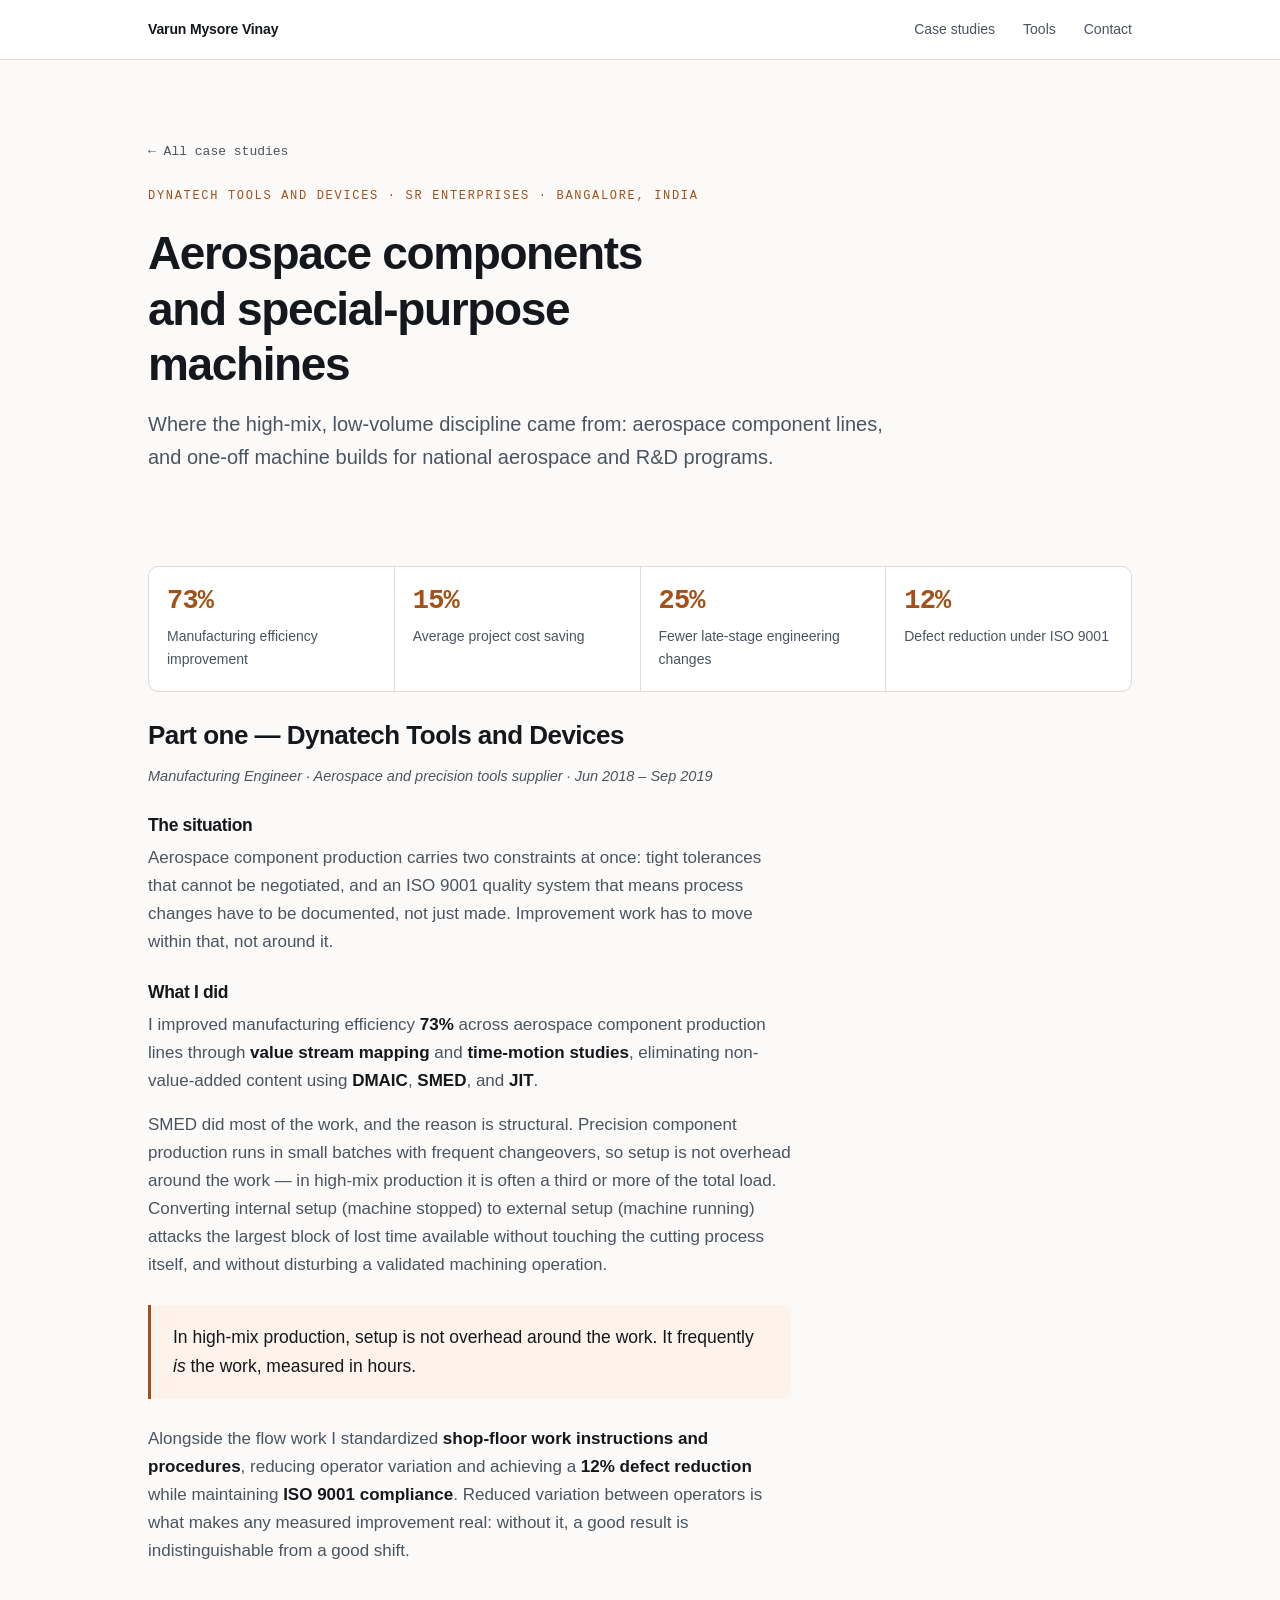
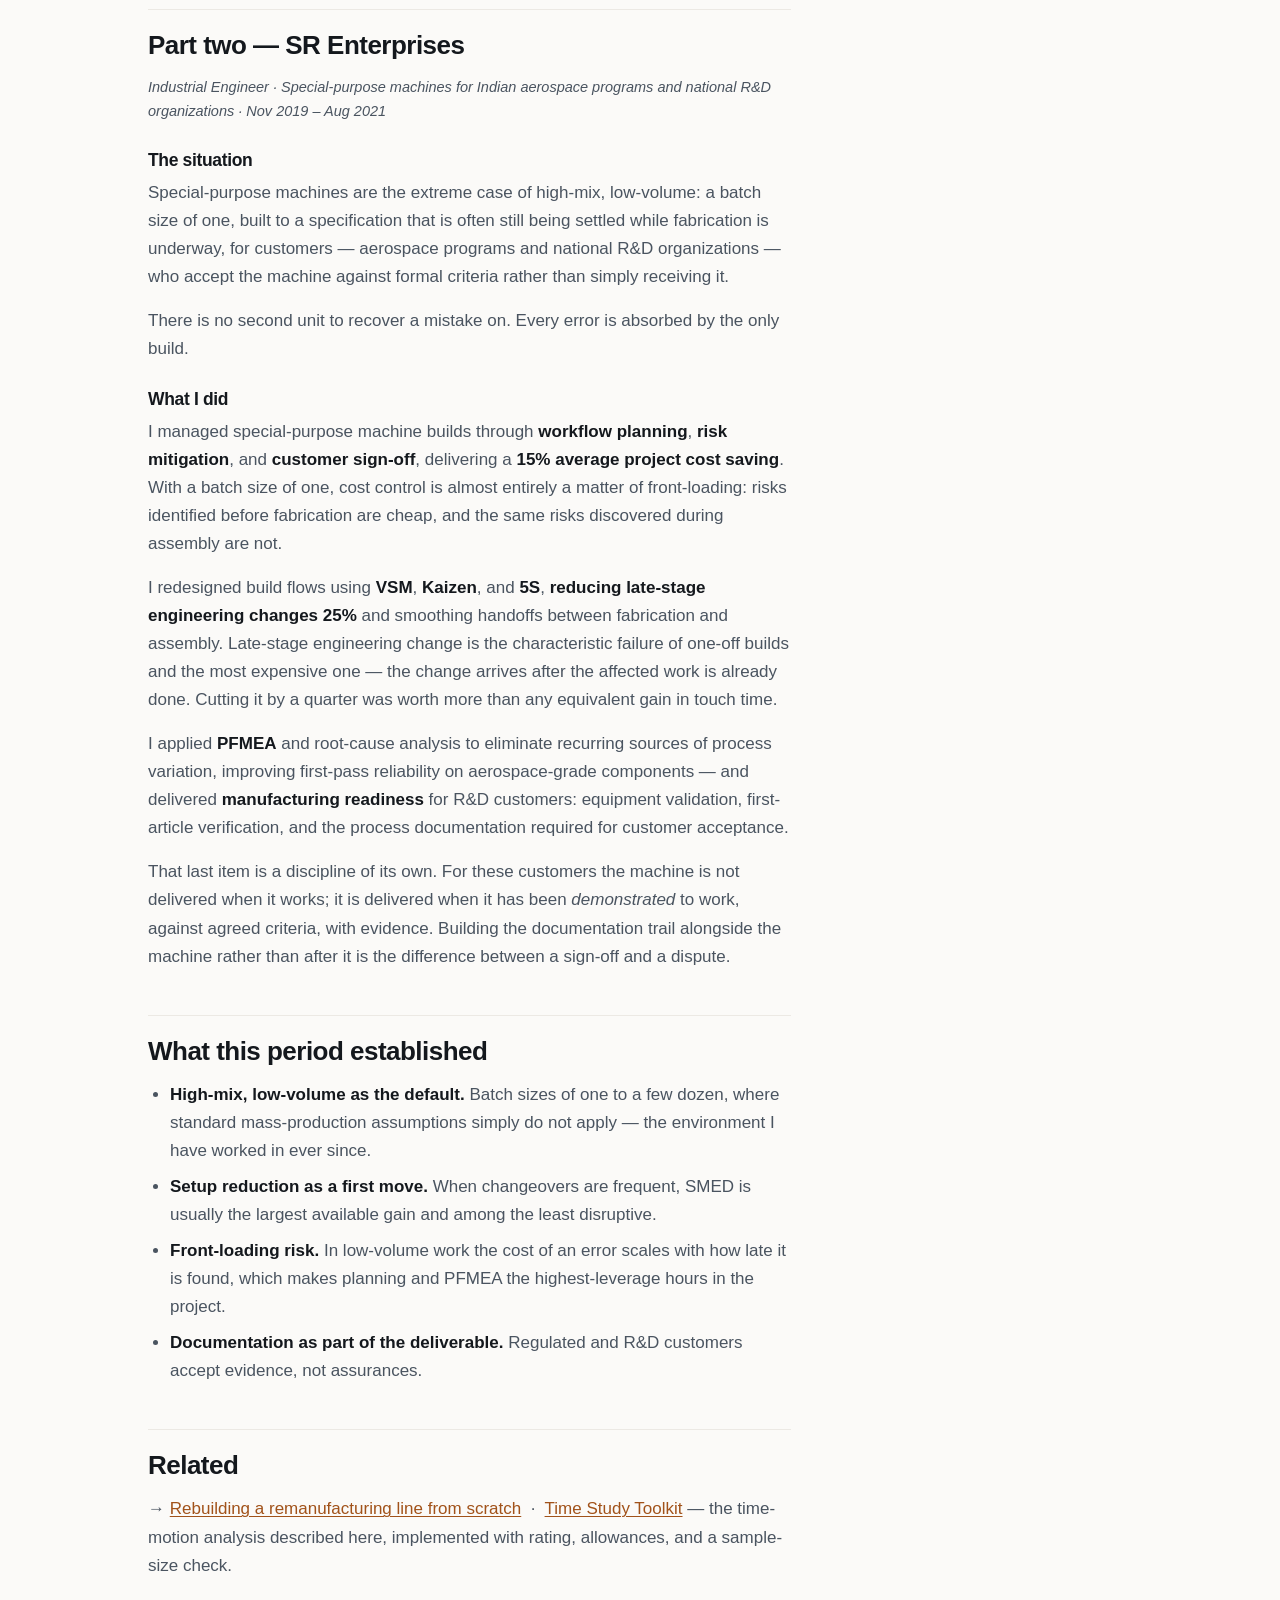
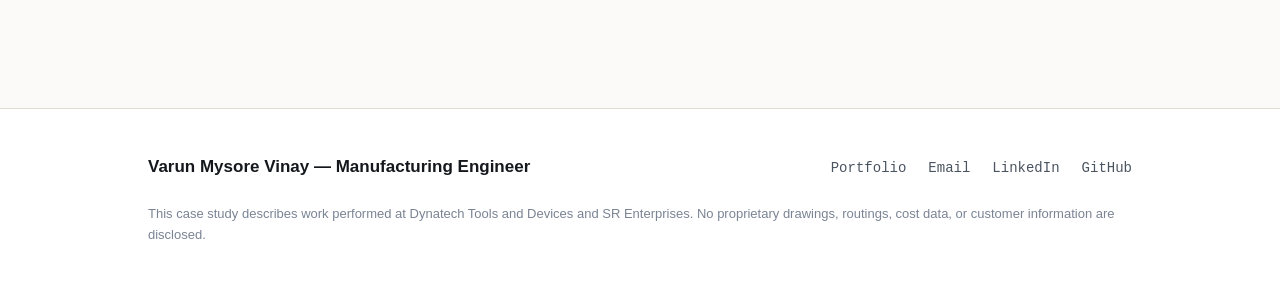
==== case-studies/aerospace-and-spm.html @ 50851c82 "Initial commit" ====
<!DOCTYPE html>
<html lang="en">
<head>
<meta charset="utf-8">
<meta name="viewport" content="width=device-width, initial-scale=1">
<title>Aerospace components and special-purpose machines — Varun Mysore Vinay</title>
<meta name="description" content="Case study: early-career work in Bangalore — 73% manufacturing efficiency improvement on aerospace component lines at Dynatech, and special-purpose machine builds for aerospace and R&D programs at SR Enterprises.">
<link rel="stylesheet" href="../assets/style.css">
<link rel="icon" href="data:image/svg+xml,<svg xmlns='http://www.w3.org/2000/svg' viewBox='0 0 100 100'><text y='.9em' font-size='90'>⚙️</text></svg>">
</head>
<body>

<header class="masthead">
  <div class="wrap">
    <nav class="nav">
      <a class="brand" href="../index.html">Varun Mysore Vinay</a>
      <a href="../index.html#case-studies">Case studies</a>
      <a href="../index.html#tools">Tools</a>
      <a href="../index.html#contact">Contact</a>
    </nav>
  </div>
</header>

<main class="wrap">

  <div class="case-hero">
    <a class="backlink" href="../index.html#case-studies">← All case studies</a>
    <p class="eyebrow">Dynatech Tools and Devices · SR Enterprises · Bangalore, India</p>
    <h1>Aerospace components and special-purpose machines</h1>
    <p class="sub">
      Where the high-mix, low-volume discipline came from: aerospace component lines, and one-off
      machine builds for national aerospace and R&amp;D programs.
    </p>
  </div>

  <div class="result-strip">
    <div class="metric">
      <span class="value">73%</span>
      <span class="label">Manufacturing efficiency improvement</span>
    </div>
    <div class="metric">
      <span class="value">15%</span>
      <span class="label">Average project cost saving</span>
    </div>
    <div class="metric">
      <span class="value">25%</span>
      <span class="label">Fewer late-stage engineering changes</span>
    </div>
    <div class="metric">
      <span class="value">12%</span>
      <span class="label">Defect reduction under ISO 9001</span>
    </div>
  </div>

  <div class="case-body">

    <h2>Part one — Dynatech Tools and Devices</h2>
    <p class="case-meta">
      Manufacturing Engineer · Aerospace and precision tools supplier · Jun 2018 – Sep 2019
    </p>

    <h3>The situation</h3>
    <p>
      Aerospace component production carries two constraints at once: tight tolerances that cannot
      be negotiated, and an ISO 9001 quality system that means process changes have to be
      documented, not just made. Improvement work has to move within that, not around it.
    </p>

    <h3>What I did</h3>
    <p>
      I improved manufacturing efficiency <strong>73%</strong> across aerospace component
      production lines through <strong>value stream mapping</strong> and <strong>time-motion
      studies</strong>, eliminating non-value-added content using <strong>DMAIC</strong>,
      <strong>SMED</strong>, and <strong>JIT</strong>.
    </p>
    <p>
      SMED did most of the work, and the reason is structural. Precision component production runs
      in small batches with frequent changeovers, so setup is not overhead around the work — in
      high-mix production it is often a third or more of the total load. Converting internal setup
      (machine stopped) to external setup (machine running) attacks the largest block of lost time
      available without touching the cutting process itself, and without disturbing a validated
      machining operation.
    </p>

    <div class="pull">
      <p>
        In high-mix production, setup is not overhead around the work. It frequently <em>is</em>
        the work, measured in hours.
      </p>
    </div>

    <p>
      Alongside the flow work I standardized <strong>shop-floor work instructions and
      procedures</strong>, reducing operator variation and achieving a <strong>12% defect
      reduction</strong> while maintaining <strong>ISO 9001 compliance</strong>. Reduced variation
      between operators is what makes any measured improvement real: without it, a good result is
      indistinguishable from a good shift.
    </p>

    <h2>Part two — SR Enterprises</h2>
    <p class="case-meta">
      Industrial Engineer · Special-purpose machines for Indian aerospace programs and national
      R&amp;D organizations · Nov 2019 – Aug 2021
    </p>

    <h3>The situation</h3>
    <p>
      Special-purpose machines are the extreme case of high-mix, low-volume: a batch size of one,
      built to a specification that is often still being settled while fabrication is underway, for
      customers — aerospace programs and national R&amp;D organizations — who accept the machine
      against formal criteria rather than simply receiving it.
    </p>
    <p>
      There is no second unit to recover a mistake on. Every error is absorbed by the only build.
    </p>

    <h3>What I did</h3>
    <p>
      I managed special-purpose machine builds through <strong>workflow planning</strong>,
      <strong>risk mitigation</strong>, and <strong>customer sign-off</strong>, delivering a
      <strong>15% average project cost saving</strong>. With a batch size of one, cost control is
      almost entirely a matter of front-loading: risks identified before fabrication are cheap, and
      the same risks discovered during assembly are not.
    </p>
    <p>
      I redesigned build flows using <strong>VSM</strong>, <strong>Kaizen</strong>, and
      <strong>5S</strong>, <strong>reducing late-stage engineering changes 25%</strong> and
      smoothing handoffs between fabrication and assembly. Late-stage engineering change is the
      characteristic failure of one-off builds and the most expensive one — the change arrives
      after the affected work is already done. Cutting it by a quarter was worth more than any
      equivalent gain in touch time.
    </p>
    <p>
      I applied <strong>PFMEA</strong> and root-cause analysis to eliminate recurring sources of
      process variation, improving first-pass reliability on aerospace-grade components — and
      delivered <strong>manufacturing readiness</strong> for R&amp;D customers: equipment
      validation, first-article verification, and the process documentation required for customer
      acceptance.
    </p>
    <p>
      That last item is a discipline of its own. For these customers the machine is not delivered
      when it works; it is delivered when it has been <em>demonstrated</em> to work, against agreed
      criteria, with evidence. Building the documentation trail alongside the machine rather than
      after it is the difference between a sign-off and a dispute.
    </p>

    <h2>What this period established</h2>
    <ul>
      <li><strong>High-mix, low-volume as the default.</strong> Batch sizes of one to a few dozen, where standard mass-production assumptions simply do not apply — the environment I have worked in ever since.</li>
      <li><strong>Setup reduction as a first move.</strong> When changeovers are frequent, SMED is usually the largest available gain and among the least disruptive.</li>
      <li><strong>Front-loading risk.</strong> In low-volume work the cost of an error scales with how late it is found, which makes planning and PFMEA the highest-leverage hours in the project.</li>
      <li><strong>Documentation as part of the deliverable.</strong> Regulated and R&amp;D customers accept evidence, not assurances.</li>
    </ul>

    <h2>Related</h2>
    <p>
      → <a href="line-rebuild.html">Rebuilding a remanufacturing line from scratch</a>
      &nbsp;·&nbsp;
      <a href="https://github.com/varunmysorevinay/time-study-toolkit">Time Study Toolkit</a>
      — the time-motion analysis described here, implemented with rating, allowances, and a
      sample-size check.
    </p>

  </div>

</main>

<footer>
  <div class="wrap">
    <div class="foot-inner">
      <span class="name">Varun Mysore Vinay — Manufacturing Engineer</span>
      <div class="foot-links">
        <a href="../index.html">Portfolio</a>
        <a href="mailto:varunmysorevinay@gmail.com">Email</a>
        <a href="https://www.linkedin.com/in/varunmysorevinay">LinkedIn</a>
        <a href="https://github.com/varunmysorevinay">GitHub</a>
      </div>
    </div>
    <p class="fineprint">
      This case study describes work performed at Dynatech Tools and Devices and SR Enterprises. No
      proprietary drawings, routings, cost data, or customer information are disclosed.
    </p>
  </div>
</footer>

</body>
</html>
---- assets/style.css ----
/* Varun Mysore Vinay — portfolio
   Palette tokens live on :root; dark mode redefines only the tokens. */

:root {
  --bg:        #fbfaf8;
  --bg-raised: #ffffff;
  --bg-sunken: #f2f0ec;
  --ink:       #14181d;
  --ink-soft:  #4a5460;
  --ink-faint: #7a8494;
  --rule:      #e0dcd5;
  --rule-soft: #ece9e4;
  --accent:    #a1521a;
  --accent-bg: #fdf3ea;
  --steel:     #2f5d7c;
  --shadow:    0 1px 2px rgba(20, 24, 29, .05), 0 8px 24px rgba(20, 24, 29, .05);
  --shadow-lift: 0 2px 4px rgba(20, 24, 29, .06), 0 16px 40px rgba(20, 24, 29, .09);

  --sans: -apple-system, BlinkMacSystemFont, "Segoe UI", Inter, Roboto,
          "Helvetica Neue", Arial, sans-serif;
  --mono: ui-monospace, "SF Mono", SFMono-Regular, "Cascadia Mono", Menlo,
          Consolas, "Liberation Mono", monospace;

  --measure: 68ch;
  --page: 1080px;
}

@media (prefers-color-scheme: dark) {
  :root {
    --bg:        #0f1216;
    --bg-raised: #171b21;
    --bg-sunken: #14181e;
    --ink:       #e8eaed;
    --ink-soft:  #a8b2bf;
    --ink-faint: #6f7a88;
    --rule:      #262c34;
    --rule-soft: #1e242b;
    --accent:    #e8933f;
    --accent-bg: #241a10;
    --steel:     #7bb3d8;
    --shadow:    0 1px 2px rgba(0, 0, 0, .4), 0 8px 24px rgba(0, 0, 0, .3);
    --shadow-lift: 0 2px 4px rgba(0, 0, 0, .45), 0 16px 40px rgba(0, 0, 0, .4);
  }
}

*, *::before, *::after { box-sizing: border-box; }

html { -webkit-text-size-adjust: 100%; scroll-behavior: smooth; }

body {
  margin: 0;
  background: var(--bg);
  color: var(--ink);
  font-family: var(--sans);
  font-size: 17px;
  line-height: 1.65;
  -webkit-font-smoothing: antialiased;
}

@media (prefers-reduced-motion: reduce) {
  html { scroll-behavior: auto; }
  * { transition: none !important; animation: none !important; }
}

.wrap {
  max-width: var(--page);
  margin: 0 auto;
  padding: 0 clamp(20px, 5vw, 48px);
}

a { color: var(--accent); text-decoration-thickness: 1px; text-underline-offset: 2px; }
a:hover { text-decoration-thickness: 2px; }

h1, h2, h3, h4 { line-height: 1.2; letter-spacing: -0.02em; margin: 0; }

/* ---------- masthead ---------- */

.masthead {
  border-bottom: 1px solid var(--rule);
  background: var(--bg-raised);
}

.nav {
  display: flex;
  flex-wrap: wrap;
  gap: 8px 28px;
  align-items: baseline;
  padding: 18px 0;
  font-size: 14px;
}

.nav .brand {
  font-weight: 650;
  color: var(--ink);
  text-decoration: none;
  letter-spacing: -0.01em;
  margin-right: auto;
}

.nav a:not(.brand) {
  color: var(--ink-soft);
  text-decoration: none;
}

.nav a:not(.brand):hover { color: var(--accent); }

/* ---------- hero ---------- */

.hero { padding: clamp(56px, 9vw, 104px) 0 clamp(40px, 6vw, 64px); }

.eyebrow {
  font-family: var(--mono);
  font-size: 12px;
  letter-spacing: 0.14em;
  text-transform: uppercase;
  color: var(--accent);
  margin: 0 0 20px;
}

.hero h1 {
  font-size: clamp(38px, 6.5vw, 62px);
  font-weight: 700;
  letter-spacing: -0.035em;
  margin-bottom: 8px;
}

.hero .role {
  font-size: clamp(19px, 2.6vw, 24px);
  color: var(--ink-soft);
  font-weight: 450;
  margin: 0 0 28px;
}

.hero .lede {
  font-size: clamp(17px, 2.1vw, 20px);
  max-width: var(--measure);
  color: var(--ink-soft);
  margin: 0 0 32px;
}

.hero .lede strong { color: var(--ink); font-weight: 600; }

.meta {
  display: flex;
  flex-wrap: wrap;
  gap: 10px 22px;
  font-size: 14.5px;
  color: var(--ink-faint);
  font-family: var(--mono);
}

.meta a { color: var(--ink-soft); text-decoration: none; border-bottom: 1px solid var(--rule); }
.meta a:hover { color: var(--accent); border-color: var(--accent); }

/* ---------- section scaffolding ---------- */

section { padding: clamp(44px, 6vw, 76px) 0; border-top: 1px solid var(--rule-soft); }

.section-head { margin-bottom: 36px; }

.section-head h2 {
  font-size: clamp(24px, 3.4vw, 32px);
  font-weight: 660;
  margin-bottom: 10px;
}

.section-head p {
  color: var(--ink-soft);
  max-width: var(--measure);
  margin: 0;
}

/* ---------- metric strip ---------- */

.metrics {
  display: grid;
  grid-template-columns: repeat(auto-fit, minmax(180px, 1fr));
  gap: 1px;
  background: var(--rule);
  border: 1px solid var(--rule);
  border-radius: 10px;
  overflow: hidden;
}

.metric { background: var(--bg-raised); padding: 24px 22px; }

.metric .value {
  font-family: var(--mono);
  font-size: clamp(26px, 3.6vw, 34px);
  font-weight: 600;
  letter-spacing: -0.03em;
  color: var(--accent);
  line-height: 1.1;
  display: block;
}

.metric .label {
  font-size: 14px;
  color: var(--ink-soft);
  margin-top: 8px;
  display: block;
}

.metric .where {
  font-family: var(--mono);
  font-size: 11.5px;
  letter-spacing: 0.06em;
  text-transform: uppercase;
  color: var(--ink-faint);
  margin-top: 6px;
  display: block;
}

/* ---------- cards ---------- */

.cards {
  display: grid;
  grid-template-columns: repeat(auto-fit, minmax(300px, 1fr));
  gap: 20px;
}

.card {
  background: var(--bg-raised);
  border: 1px solid var(--rule);
  border-radius: 12px;
  padding: 26px 26px 24px;
  box-shadow: var(--shadow);
  transition: box-shadow .18s ease, transform .18s ease, border-color .18s ease;
  display: flex;
  flex-direction: column;
}

a.card { text-decoration: none; color: inherit; }

a.card:hover {
  box-shadow: var(--shadow-lift);
  transform: translateY(-2px);
  border-color: var(--accent);
}

.card h3 {
  font-size: 19px;
  font-weight: 640;
  margin-bottom: 10px;
}

.card p {
  color: var(--ink-soft);
  font-size: 15.5px;
  margin: 0 0 16px;
  flex: 1;
}

.card .tag-row { display: flex; flex-wrap: wrap; gap: 7px; }

.tag {
  font-family: var(--mono);
  font-size: 11.5px;
  letter-spacing: 0.03em;
  padding: 3px 9px;
  border-radius: 5px;
  background: var(--bg-sunken);
  border: 1px solid var(--rule-soft);
  color: var(--ink-soft);
  white-space: nowrap;
}

.tag.hot { background: var(--accent-bg); border-color: var(--accent); color: var(--accent); }

.card .more {
  font-family: var(--mono);
  font-size: 13px;
  color: var(--accent);
  margin-top: 16px;
}

/* ---------- experience ---------- */

.role-list { display: grid; gap: 28px; }

.role-item {
  display: grid;
  grid-template-columns: 210px 1fr;
  gap: 28px;
  padding-top: 24px;
  border-top: 1px solid var(--rule-soft);
}

.role-item:first-child { border-top: none; padding-top: 0; }

.role-when {
  font-family: var(--mono);
  font-size: 13px;
  color: var(--ink-faint);
  letter-spacing: 0.02em;
}

.role-when .place { display: block; color: var(--ink-soft); margin-top: 4px; }

.role-body h3 { font-size: 19px; font-weight: 640; margin-bottom: 4px; }

.role-body .org { color: var(--accent); font-weight: 550; }

.role-body .what {
  font-size: 14.5px;
  color: var(--ink-faint);
  font-style: italic;
  margin: 0 0 14px;
}

.role-body ul { margin: 0; padding-left: 20px; color: var(--ink-soft); }
.role-body li { margin-bottom: 7px; }
.role-body li strong { color: var(--ink); font-weight: 600; }

@media (max-width: 720px) {
  .role-item { grid-template-columns: 1fr; gap: 12px; }
}

/* ---------- skills ---------- */

.skill-grid {
  display: grid;
  grid-template-columns: repeat(auto-fit, minmax(260px, 1fr));
  gap: 26px;
}

.skill-group h3 {
  font-family: var(--mono);
  font-size: 12px;
  letter-spacing: 0.12em;
  text-transform: uppercase;
  color: var(--accent);
  margin-bottom: 12px;
}

.skill-group .tag-row { display: flex; flex-wrap: wrap; gap: 7px; }

/* ---------- case study pages ---------- */

.case-hero { padding: clamp(44px, 7vw, 76px) 0 clamp(28px, 4vw, 40px); }

.case-hero h1 {
  font-size: clamp(30px, 5vw, 46px);
  font-weight: 700;
  letter-spacing: -0.03em;
  max-width: 20ch;
  margin-bottom: 16px;
}

.case-hero .sub {
  font-size: clamp(17px, 2.2vw, 20px);
  color: var(--ink-soft);
  max-width: var(--measure);
  margin: 0 0 24px;
}

.backlink {
  font-family: var(--mono);
  font-size: 13px;
  text-decoration: none;
  color: var(--ink-soft);
  display: inline-block;
  margin-bottom: 24px;
}

.backlink:hover { color: var(--accent); }

.case-body { max-width: var(--measure); padding-bottom: 72px; }

.case-body h2 {
  font-size: clamp(21px, 2.8vw, 26px);
  font-weight: 640;
  margin: 44px 0 14px;
  padding-top: 20px;
  border-top: 1px solid var(--rule-soft);
}

.case-body h2:first-child { border-top: none; padding-top: 0; margin-top: 0; }

.case-body h3 {
  font-size: 17.5px;
  font-weight: 640;
  margin: 26px 0 8px;
}

.case-body p { color: var(--ink-soft); margin: 0 0 16px; }
.case-body p strong, .case-body li strong { color: var(--ink); font-weight: 600; }
.case-body ul, .case-body ol { color: var(--ink-soft); padding-left: 22px; margin: 0 0 18px; }
.case-body li { margin-bottom: 8px; }

.pull {
  border-left: 3px solid var(--accent);
  background: var(--accent-bg);
  padding: 18px 22px;
  margin: 26px 0;
  border-radius: 0 8px 8px 0;
}

.pull p { margin: 0; color: var(--ink); font-size: 17.5px; }

.result-strip {
  display: grid;
  grid-template-columns: repeat(auto-fit, minmax(140px, 1fr));
  gap: 1px;
  background: var(--rule);
  border: 1px solid var(--rule);
  border-radius: 10px;
  overflow: hidden;
  margin: 28px 0;
}

.result-strip .metric { padding: 20px 18px; }
.result-strip .metric .value { font-size: clamp(22px, 3vw, 27px); }

table {
  width: 100%;
  border-collapse: collapse;
  font-size: 15px;
  margin: 22px 0;
}

.table-scroll { overflow-x: auto; margin: 22px 0; }
.table-scroll table { margin: 0; min-width: 460px; }

th, td { text-align: left; padding: 10px 14px; border-bottom: 1px solid var(--rule-soft); }

th {
  font-family: var(--mono);
  font-size: 11.5px;
  letter-spacing: 0.08em;
  text-transform: uppercase;
  color: var(--ink-faint);
  border-bottom: 1px solid var(--rule);
}

td { color: var(--ink-soft); }
td strong { color: var(--ink); }

/* ---------- footer ---------- */

footer {
  border-top: 1px solid var(--rule);
  background: var(--bg-raised);
  padding: 44px 0;
  margin-top: 40px;
}

.foot-inner {
  display: flex;
  flex-wrap: wrap;
  gap: 20px 40px;
  align-items: baseline;
  justify-content: space-between;
}

.foot-inner .name { font-weight: 640; }

.foot-links { display: flex; flex-wrap: wrap; gap: 8px 22px; font-family: var(--mono); font-size: 14px; }
.foot-links a { color: var(--ink-soft); text-decoration: none; }
.foot-links a:hover { color: var(--accent); }

.fineprint { font-size: 13px; color: var(--ink-faint); margin-top: 22px; }

/* ---------- focus ---------- */

:focus-visible {
  outline: 2px solid var(--accent);
  outline-offset: 3px;
  border-radius: 3px;
}

/* Role sub-heading inside a case study body */
.case-meta {
  font-size: 14.5px;
  color: var(--ink-faint);
  font-style: italic;
  margin: -6px 0 18px;
}
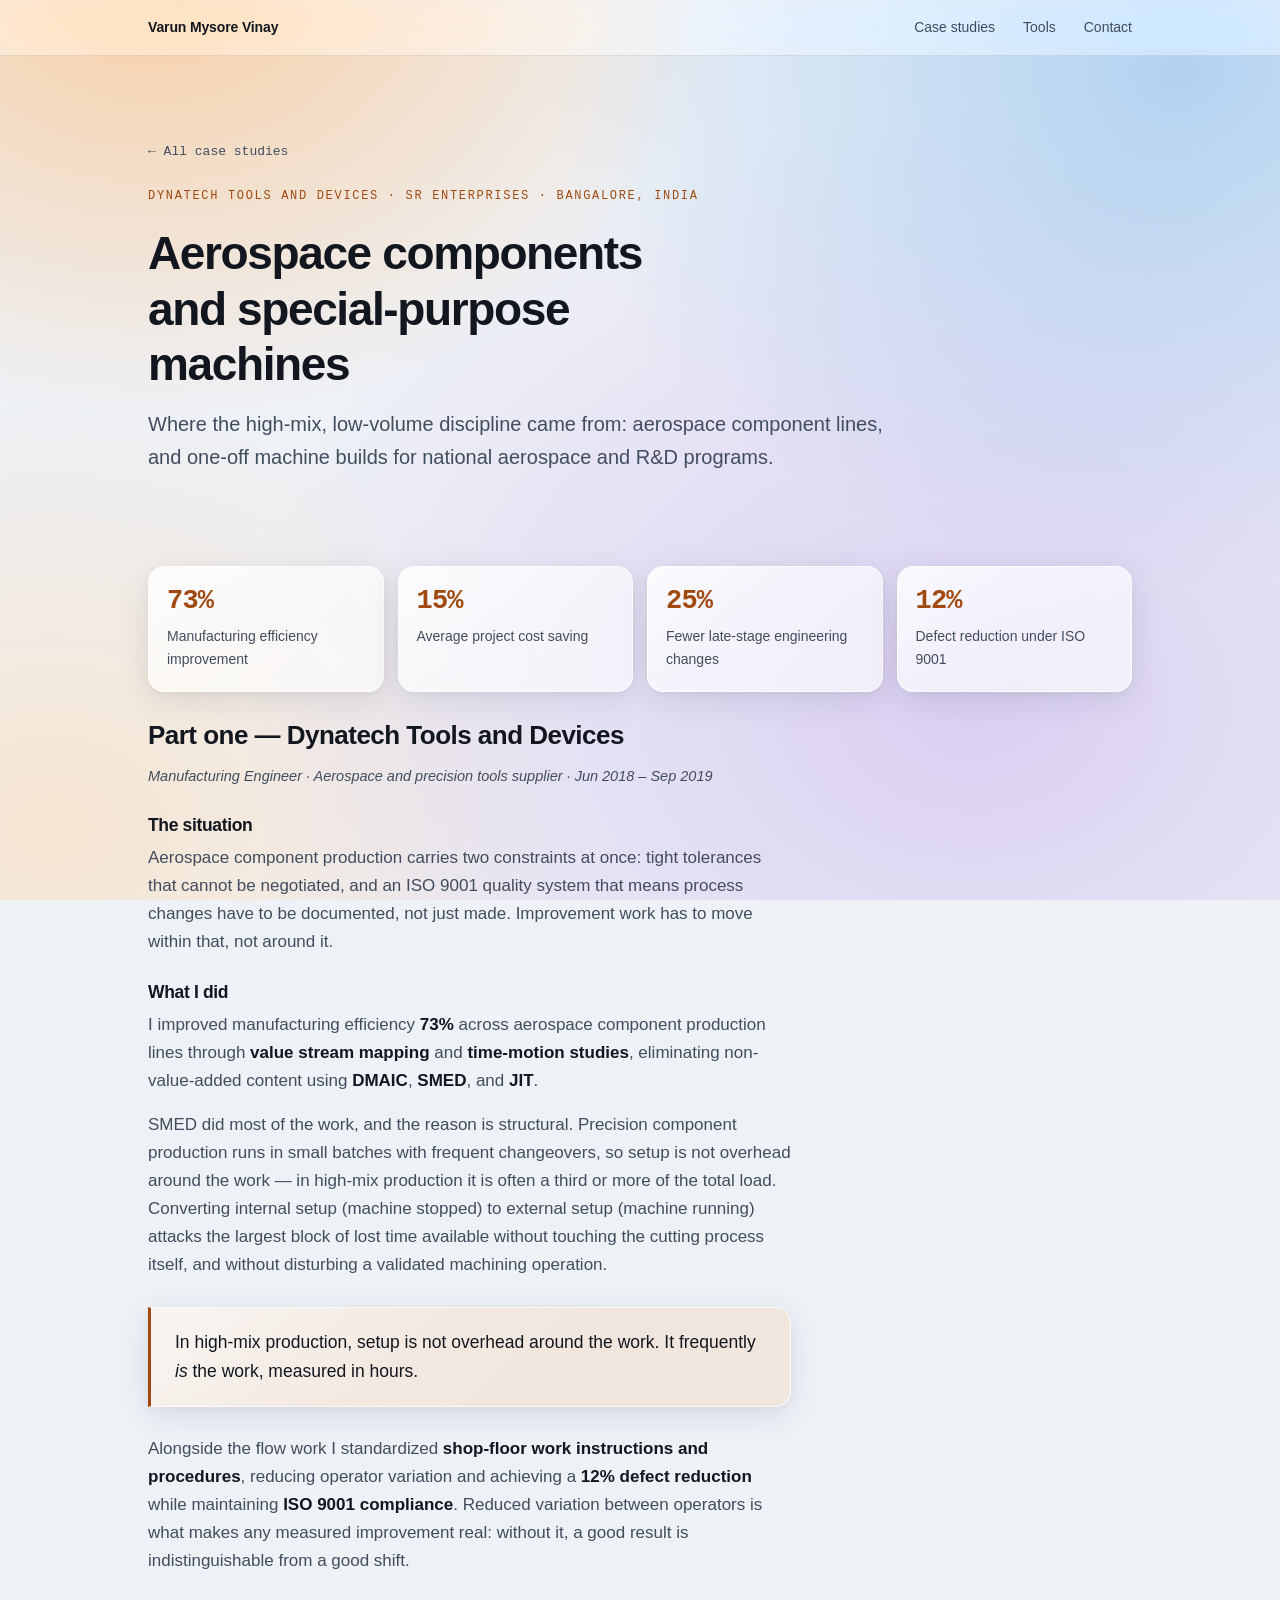
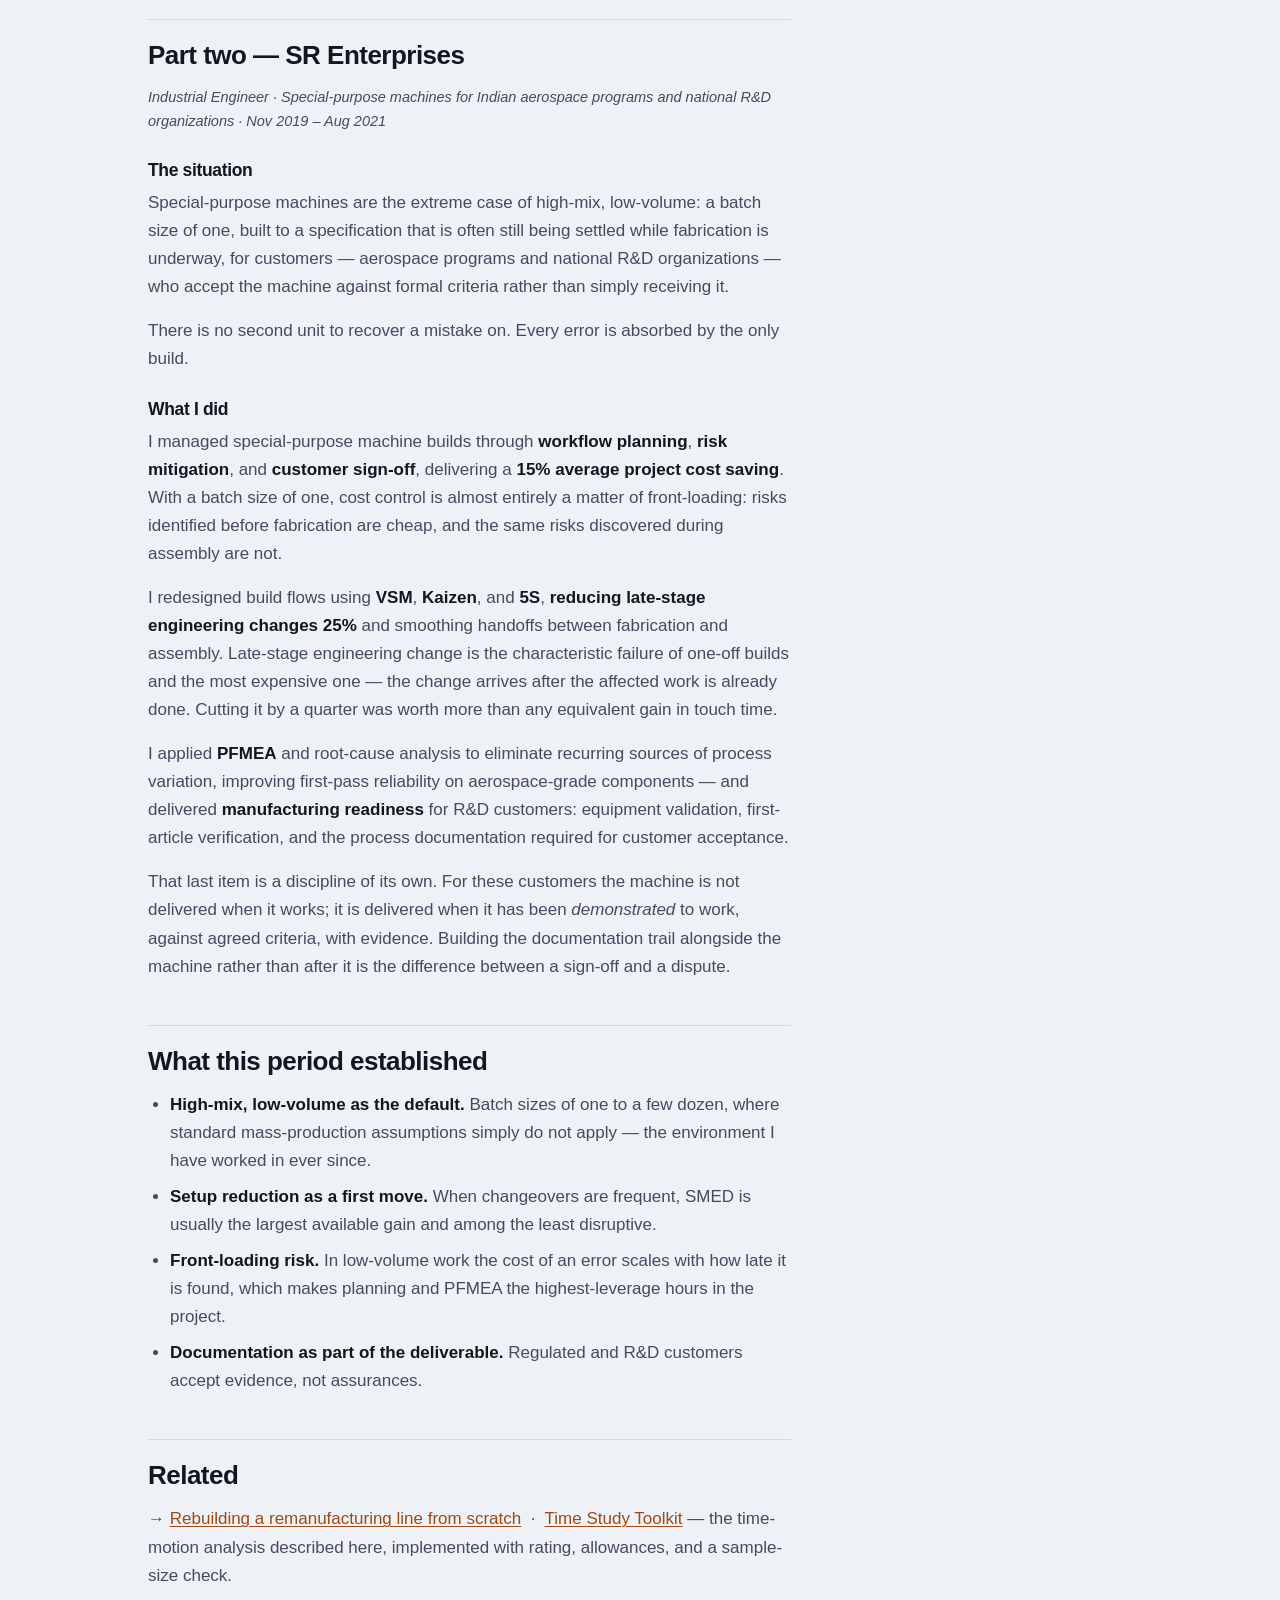
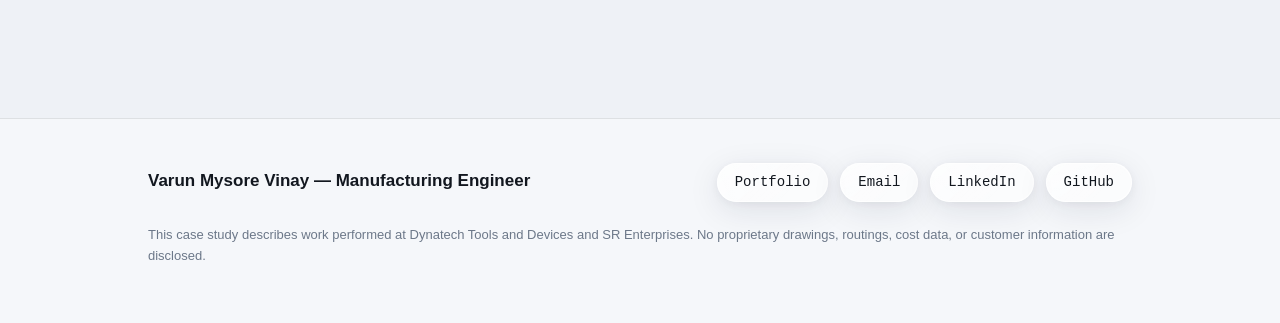
==== commit c0867708: "Update links for renamed GitHub account (varunmysorevinay) Co-Authored-By: Claude Opus 5 <noreply@an" ====
--- a/assets/style.css
+++ b/assets/style.css
@@ -1,20 +1,41 @@
 /* Varun Mysore Vinay — portfolio
+   Glass theme: frosted panels floating over a soft gradient field.
    Palette tokens live on :root; dark mode redefines only the tokens. */
 
 :root {
-  --bg:        #fbfaf8;
-  --bg-raised: #ffffff;
-  --bg-sunken: #f2f0ec;
-  --ink:       #14181d;
-  --ink-soft:  #4a5460;
-  --ink-faint: #7a8494;
-  --rule:      #e0dcd5;
-  --rule-soft: #ece9e4;
-  --accent:    #a1521a;
-  --accent-bg: #fdf3ea;
-  --steel:     #2f5d7c;
-  --shadow:    0 1px 2px rgba(20, 24, 29, .05), 0 8px 24px rgba(20, 24, 29, .05);
-  --shadow-lift: 0 2px 4px rgba(20, 24, 29, .06), 0 16px 40px rgba(20, 24, 29, .09);
+  --ink:       #12171f;
+  --ink-soft:  #414d5e;
+  --ink-faint: #6c7889;
+  --accent:    #a04a12;
+  --steel:     #2a5a7d;
+
+  /* Gradient field behind everything */
+  --field:     #eef1f6;
+  --blob-a:    rgba(255, 176, 92, .55);
+  --blob-b:    rgba(120, 180, 235, .50);
+  --blob-c:    rgba(190, 160, 235, .42);
+  --blob-d:    rgba(255, 214, 165, .45);
+
+  /* Glass surfaces */
+  --glass:        rgba(255, 255, 255, .62);
+  --glass-strong: rgba(255, 255, 255, .78);
+  --glass-quiet:  rgba(255, 255, 255, .42);
+  --glass-edge:   rgba(255, 255, 255, .80);
+  --glass-rule:   rgba(18, 23, 31, .10);
+  --glass-shadow: 0 8px 32px rgba(20, 34, 60, .10),
+                  0 2px 8px rgba(20, 34, 60, .05);
+  --glass-lift:   0 18px 48px rgba(20, 34, 60, .16),
+                  0 4px 12px rgba(20, 34, 60, .08);
+  --sheen:        linear-gradient(140deg,
+                    rgba(255, 255, 255, .60) 0%,
+                    rgba(255, 255, 255, .10) 42%,
+                    rgba(255, 255, 255, 0) 70%);
+  --accent-wash:  rgba(255, 176, 92, .16);
+
+  /* Kept modest on purpose — large blur radii and the saturate() pass are the
+     expensive parts of backdrop-filter, and past ~14px the frosting reads the
+     same while costing noticeably more to composite on every scroll. */
+  --blur: blur(14px) saturate(150%);
 
   --sans: -apple-system, BlinkMacSystemFont, "Segoe UI", Inter, Roboto,
           "Helvetica Neue", Arial, sans-serif;
@@ -27,19 +48,32 @@
 
 @media (prefers-color-scheme: dark) {
   :root {
-    --bg:        #0f1216;
-    --bg-raised: #171b21;
-    --bg-sunken: #14181e;
-    --ink:       #e8eaed;
-    --ink-soft:  #a8b2bf;
-    --ink-faint: #6f7a88;
-    --rule:      #262c34;
-    --rule-soft: #1e242b;
-    --accent:    #e8933f;
-    --accent-bg: #241a10;
-    --steel:     #7bb3d8;
-    --shadow:    0 1px 2px rgba(0, 0, 0, .4), 0 8px 24px rgba(0, 0, 0, .3);
-    --shadow-lift: 0 2px 4px rgba(0, 0, 0, .45), 0 16px 40px rgba(0, 0, 0, .4);
+    --ink:       #eef1f6;
+    --ink-soft:  #b3bdcb;
+    --ink-faint: #7e8a99;
+    --accent:    #f2a65a;
+    --steel:     #86bde2;
+
+    --field:     #080b11;
+    --blob-a:    rgba(224, 122, 30, .30);
+    --blob-b:    rgba(40, 110, 190, .32);
+    --blob-c:    rgba(120, 80, 200, .24);
+    --blob-d:    rgba(200, 90, 40, .18);
+
+    --glass:        rgba(255, 255, 255, .072);
+    --glass-strong: rgba(255, 255, 255, .105);
+    --glass-quiet:  rgba(255, 255, 255, .045);
+    --glass-edge:   rgba(255, 255, 255, .12);
+    --glass-rule:   rgba(255, 255, 255, .09);
+    --glass-shadow: 0 8px 32px rgba(0, 0, 0, .38),
+                    0 2px 8px rgba(0, 0, 0, .24);
+    --glass-lift:   0 20px 52px rgba(0, 0, 0, .52),
+                    0 4px 14px rgba(0, 0, 0, .32);
+    --sheen:        linear-gradient(140deg,
+                      rgba(255, 255, 255, .10) 0%,
+                      rgba(255, 255, 255, .03) 42%,
+                      rgba(255, 255, 255, 0) 70%);
+    --accent-wash:  rgba(242, 166, 90, .12);
   }
 }
 
@@ -49,12 +83,32 @@
 
 body {
   margin: 0;
-  background: var(--bg);
+  min-height: 100%;
   color: var(--ink);
   font-family: var(--sans);
   font-size: 17px;
   line-height: 1.65;
   -webkit-font-smoothing: antialiased;
+
+  background-color: var(--field);
+}
+
+/* The gradient field lives on its own fixed layer rather than on
+   `background-attachment: fixed`, which iOS Safari ignores outright and which
+   forces a full repaint behind every backdrop-filter panel on scroll. */
+body::before {
+  content: "";
+  position: fixed;
+  inset: 0;
+  z-index: -1;
+  pointer-events: none;
+  background-color: var(--field);
+  background-image:
+    radial-gradient(58rem 46rem at 12% -4%,  var(--blob-a) 0%, transparent 62%),
+    radial-gradient(62rem 50rem at 92% 8%,   var(--blob-b) 0%, transparent 64%),
+    radial-gradient(70rem 56rem at 76% 78%,  var(--blob-c) 0%, transparent 66%),
+    radial-gradient(54rem 44rem at 4% 92%,   var(--blob-d) 0%, transparent 62%);
+  background-repeat: no-repeat;
 }
 
 @media (prefers-reduced-motion: reduce) {
@@ -73,11 +127,65 @@
 
 h1, h2, h3, h4 { line-height: 1.2; letter-spacing: -0.02em; margin: 0; }
 
+/* ---------- the glass recipe ----------
+   Translucent fill, a bright hairline edge, a soft drop shadow, and a diagonal
+   sheen across the top-left. That combination is what actually reads as glass.
+
+   Real backdrop-filter is reserved for the sticky masthead alone, and this is a
+   deliberate call rather than a shortcut. What sits behind every panel here is a
+   smooth radial gradient, and blurring a smooth gradient returns very nearly the
+   pixels you started with — the effect is invisible while the cost is not. Every
+   blurred element is its own compositing layer that must re-sample a fixed,
+   full-viewport gradient on each scroll frame; at ~18 panels this stalled the
+   renderer outright (screenshots timed out while JS kept running). The masthead
+   is the one surface that slides over changing content, so it is the one place
+   the blur is visible enough to pay for. */
+
+.masthead {
+  -webkit-backdrop-filter: var(--blur);
+  backdrop-filter: var(--blur);
+}
+
+.card::before, .metric::before, .pull::before {
+  content: "";
+  position: absolute;
+  inset: 0;
+  background: var(--sheen);
+  pointer-events: none;
+  border-radius: inherit;
+}
+
+/* The button labels are bare text nodes, so the `> * { z-index: 1 }` trick the
+   panels use cannot lift them above the sheen. Push the sheen behind instead:
+   `isolation: isolate` on the anchor keeps z-index -1 inside the button, where
+   it paints over the button's own background but under its text. */
+.meta a::before, .foot-links a::before {
+  content: "";
+  position: absolute;
+  inset: 0;
+  z-index: -1;
+  background: var(--sheen);
+  pointer-events: none;
+  border-radius: inherit;
+}
+
 /* ---------- masthead ---------- */
 
 .masthead {
-  border-bottom: 1px solid var(--rule);
-  background: var(--bg-raised);
+  position: sticky;
+  top: 0;
+  z-index: 20;
+  background: var(--glass-quiet);
+  border-bottom: 1px solid var(--glass-rule);
+}
+
+/* Without backdrop-filter the masthead is the only surface that would suffer —
+   text scrolling underneath a merely-translucent bar gets unreadable — so it
+   alone falls back to a near-opaque fill. The panels need no fallback: they
+   never relied on blur to begin with. Must come after the rule above: same
+   specificity, so source order decides. */
+@supports not ((backdrop-filter: blur(1px)) or (-webkit-backdrop-filter: blur(1px))) {
+  .masthead { background: var(--field); }
 }
 
 .nav {
@@ -85,7 +193,7 @@
   flex-wrap: wrap;
   gap: 8px 28px;
   align-items: baseline;
-  padding: 18px 0;
+  padding: 16px 0;
   font-size: 14px;
 }
 
@@ -97,16 +205,12 @@
   margin-right: auto;
 }
 
-.nav a:not(.brand) {
-  color: var(--ink-soft);
-  text-decoration: none;
-}
-
+.nav a:not(.brand) { color: var(--ink-soft); text-decoration: none; }
 .nav a:not(.brand):hover { color: var(--accent); }
 
 /* ---------- hero ---------- */
 
-.hero { padding: clamp(56px, 9vw, 104px) 0 clamp(40px, 6vw, 64px); }
+.hero { padding: clamp(56px, 9vw, 108px) 0 clamp(40px, 6vw, 64px); }
 
 .eyebrow {
   font-family: var(--mono);
@@ -118,7 +222,7 @@
 }
 
 .hero h1 {
-  font-size: clamp(38px, 6.5vw, 62px);
+  font-size: clamp(38px, 6.5vw, 64px);
   font-weight: 700;
   letter-spacing: -0.035em;
   margin-bottom: 8px;
@@ -143,18 +247,59 @@
 .meta {
   display: flex;
   flex-wrap: wrap;
-  gap: 10px 22px;
+  align-items: center;
+  gap: 10px 12px;
   font-size: 14.5px;
   color: var(--ink-faint);
   font-family: var(--mono);
 }
 
-.meta a { color: var(--ink-soft); text-decoration: none; border-bottom: 1px solid var(--rule); }
-.meta a:hover { color: var(--accent); border-color: var(--accent); }
+/* ---------- glass buttons ----------
+   The contact links — email, LinkedIn, GitHub — in the hero, the contact
+   section, and every footer. Only anchors become buttons; the plain spans
+   beside them (location, credentials) stay quiet text, because a button
+   shape promises something to click. */
+
+.meta a,
+.foot-links a {
+  position: relative;
+  isolation: isolate;
+  display: inline-flex;
+  align-items: center;
+  padding: 9px 17px;
+  border-radius: 999px;
+  background: var(--glass);
+  border: 1px solid var(--glass-edge);
+  box-shadow: var(--glass-shadow);
+  color: var(--ink);
+  text-decoration: none;
+  line-height: 1.35;
+  white-space: nowrap;
+  transition: transform .18s ease, box-shadow .18s ease,
+              border-color .18s ease, background .18s ease, color .18s ease;
+}
+
+.meta a:hover,
+.foot-links a:hover {
+  transform: translateY(-2px);
+  background: var(--glass-strong);
+  border-color: var(--accent);
+  color: var(--accent);
+  box-shadow: var(--glass-lift);
+}
+
+.meta a:active,
+.foot-links a:active { transform: translateY(0); box-shadow: var(--glass-shadow); }
+
+/* Long addresses shouldn't force a horizontal scroll on a phone. */
+@media (max-width: 480px) {
+  .meta a, .foot-links a { white-space: normal; word-break: break-word; }
+}
 
 /* ---------- section scaffolding ---------- */
 
-section { padding: clamp(44px, 6vw, 76px) 0; border-top: 1px solid var(--rule-soft); }
+section { padding: clamp(44px, 6vw, 76px) 0; }
+section + section { border-top: 1px solid var(--glass-rule); }
 
 .section-head { margin-bottom: 36px; }
 
@@ -164,25 +309,30 @@
   margin-bottom: 10px;
 }
 
-.section-head p {
-  color: var(--ink-soft);
-  max-width: var(--measure);
-  margin: 0;
-}
-
-/* ---------- metric strip ---------- */
+.section-head p { color: var(--ink-soft); max-width: var(--measure); margin: 0; }
+
+/* ---------- metric tiles ---------- */
 
 .metrics {
   display: grid;
-  grid-template-columns: repeat(auto-fit, minmax(180px, 1fr));
-  gap: 1px;
-  background: var(--rule);
-  border: 1px solid var(--rule);
-  border-radius: 10px;
-  overflow: hidden;
-}
-
-.metric { background: var(--bg-raised); padding: 24px 22px; }
+  grid-template-columns: repeat(auto-fit, minmax(190px, 1fr));
+  gap: 14px;
+}
+
+.metric {
+  position: relative;
+  isolation: isolate;
+  background: var(--glass);
+  border: 1px solid var(--glass-edge);
+  border-radius: 16px;
+  padding: 24px 22px;
+  box-shadow: var(--glass-shadow);
+  transition: transform .2s ease, box-shadow .2s ease;
+}
+
+.metric > * { position: relative; z-index: 1; }
+
+.metric:hover { transform: translateY(-2px); box-shadow: var(--glass-lift); }
 
 .metric .value {
   font-family: var(--mono);
@@ -220,29 +370,30 @@
 }
 
 .card {
-  background: var(--bg-raised);
-  border: 1px solid var(--rule);
-  border-radius: 12px;
+  position: relative;
+  isolation: isolate;
+  background: var(--glass);
+  border: 1px solid var(--glass-edge);
+  border-radius: 18px;
   padding: 26px 26px 24px;
-  box-shadow: var(--shadow);
-  transition: box-shadow .18s ease, transform .18s ease, border-color .18s ease;
+  box-shadow: var(--glass-shadow);
+  transition: box-shadow .22s ease, transform .22s ease, border-color .22s ease;
   display: flex;
   flex-direction: column;
 }
 
+.card > * { position: relative; z-index: 1; }
+
 a.card { text-decoration: none; color: inherit; }
 
 a.card:hover {
-  box-shadow: var(--shadow-lift);
-  transform: translateY(-2px);
+  box-shadow: var(--glass-lift);
+  transform: translateY(-3px);
   border-color: var(--accent);
-}
-
-.card h3 {
-  font-size: 19px;
-  font-weight: 640;
-  margin-bottom: 10px;
-}
+  background: var(--glass-strong);
+}
+
+.card h3 { font-size: 19px; font-weight: 640; margin-bottom: 10px; }
 
 .card p {
   color: var(--ink-soft);
@@ -257,15 +408,19 @@
   font-family: var(--mono);
   font-size: 11.5px;
   letter-spacing: 0.03em;
-  padding: 3px 9px;
-  border-radius: 5px;
-  background: var(--bg-sunken);
-  border: 1px solid var(--rule-soft);
+  padding: 4px 10px;
+  border-radius: 999px;
+  background: var(--glass-quiet);
+  border: 1px solid var(--glass-edge);
   color: var(--ink-soft);
   white-space: nowrap;
 }
 
-.tag.hot { background: var(--accent-bg); border-color: var(--accent); color: var(--accent); }
+.tag.hot {
+  background: var(--accent-wash);
+  border-color: var(--accent);
+  color: var(--accent);
+}
 
 .card .more {
   font-family: var(--mono);
@@ -283,7 +438,7 @@
   grid-template-columns: 210px 1fr;
   gap: 28px;
   padding-top: 24px;
-  border-top: 1px solid var(--rule-soft);
+  border-top: 1px solid var(--glass-rule);
 }
 
 .role-item:first-child { border-top: none; padding-top: 0; }
@@ -298,7 +453,6 @@
 .role-when .place { display: block; color: var(--ink-soft); margin-top: 4px; }
 
 .role-body h3 { font-size: 19px; font-weight: 640; margin-bottom: 4px; }
-
 .role-body .org { color: var(--accent); font-weight: 550; }
 
 .role-body .what {
@@ -337,7 +491,7 @@
 
 /* ---------- case study pages ---------- */
 
-.case-hero { padding: clamp(44px, 7vw, 76px) 0 clamp(28px, 4vw, 40px); }
+.case-hero { padding: clamp(44px, 7vw, 80px) 0 clamp(28px, 4vw, 40px); }
 
 .case-hero h1 {
   font-size: clamp(30px, 5vw, 46px);
@@ -372,57 +526,74 @@
   font-weight: 640;
   margin: 44px 0 14px;
   padding-top: 20px;
-  border-top: 1px solid var(--rule-soft);
+  border-top: 1px solid var(--glass-rule);
 }
 
 .case-body h2:first-child { border-top: none; padding-top: 0; margin-top: 0; }
 
-.case-body h3 {
-  font-size: 17.5px;
-  font-weight: 640;
-  margin: 26px 0 8px;
-}
+.case-body h3 { font-size: 17.5px; font-weight: 640; margin: 26px 0 8px; }
 
 .case-body p { color: var(--ink-soft); margin: 0 0 16px; }
 .case-body p strong, .case-body li strong { color: var(--ink); font-weight: 600; }
 .case-body ul, .case-body ol { color: var(--ink-soft); padding-left: 22px; margin: 0 0 18px; }
 .case-body li { margin-bottom: 8px; }
 
+.case-meta {
+  font-size: 14.5px;
+  color: var(--ink-faint);
+  font-style: italic;
+  margin: -6px 0 18px;
+}
+
 .pull {
+  position: relative;
+  isolation: isolate;
   border-left: 3px solid var(--accent);
-  background: var(--accent-bg);
-  padding: 18px 22px;
-  margin: 26px 0;
-  border-radius: 0 8px 8px 0;
-}
-
+  background: var(--accent-wash);
+  border-top: 1px solid var(--glass-edge);
+  border-right: 1px solid var(--glass-edge);
+  border-bottom: 1px solid var(--glass-edge);
+  padding: 20px 24px;
+  margin: 28px 0;
+  border-radius: 0 16px 16px 0;
+  box-shadow: var(--glass-shadow);
+}
+
+.pull > * { position: relative; z-index: 1; }
 .pull p { margin: 0; color: var(--ink); font-size: 17.5px; }
 
 .result-strip {
   display: grid;
-  grid-template-columns: repeat(auto-fit, minmax(140px, 1fr));
-  gap: 1px;
-  background: var(--rule);
-  border: 1px solid var(--rule);
-  border-radius: 10px;
-  overflow: hidden;
+  grid-template-columns: repeat(auto-fit, minmax(150px, 1fr));
+  gap: 14px;
   margin: 28px 0;
 }
 
 .result-strip .metric { padding: 20px 18px; }
 .result-strip .metric .value { font-size: clamp(22px, 3vw, 27px); }
+
+/* ---------- tables ---------- */
 
 table {
   width: 100%;
   border-collapse: collapse;
   font-size: 15px;
+  margin: 0;
+}
+
+.table-scroll {
+  overflow-x: auto;
   margin: 22px 0;
-}
-
-.table-scroll { overflow-x: auto; margin: 22px 0; }
-.table-scroll table { margin: 0; min-width: 460px; }
-
-th, td { text-align: left; padding: 10px 14px; border-bottom: 1px solid var(--rule-soft); }
+  background: var(--glass-quiet);
+  border: 1px solid var(--glass-edge);
+  border-radius: 16px;
+  box-shadow: var(--glass-shadow);
+}
+
+.table-scroll table { min-width: 460px; }
+
+th, td { text-align: left; padding: 12px 16px; border-bottom: 1px solid var(--glass-rule); }
+tr:last-child td { border-bottom: none; }
 
 th {
   font-family: var(--mono);
@@ -430,7 +601,7 @@
   letter-spacing: 0.08em;
   text-transform: uppercase;
   color: var(--ink-faint);
-  border-bottom: 1px solid var(--rule);
+  border-bottom: 1px solid var(--glass-edge);
 }
 
 td { color: var(--ink-soft); }
@@ -439,8 +610,8 @@
 /* ---------- footer ---------- */
 
 footer {
-  border-top: 1px solid var(--rule);
-  background: var(--bg-raised);
+  background: var(--glass-quiet);
+  border-top: 1px solid var(--glass-rule);
   padding: 44px 0;
   margin-top: 40px;
 }
@@ -455,9 +626,14 @@
 
 .foot-inner .name { font-weight: 640; }
 
-.foot-links { display: flex; flex-wrap: wrap; gap: 8px 22px; font-family: var(--mono); font-size: 14px; }
-.foot-links a { color: var(--ink-soft); text-decoration: none; }
-.foot-links a:hover { color: var(--accent); }
+.foot-links {
+  display: flex;
+  flex-wrap: wrap;
+  align-items: center;
+  gap: 10px 12px;
+  font-family: var(--mono);
+  font-size: 14px;
+}
 
 .fineprint { font-size: 13px; color: var(--ink-faint); margin-top: 22px; }
 
@@ -468,11 +644,3 @@
   outline-offset: 3px;
   border-radius: 3px;
 }
-
-/* Role sub-heading inside a case study body */
-.case-meta {
-  font-size: 14.5px;
-  color: var(--ink-faint);
-  font-style: italic;
-  margin: -6px 0 18px;
-}
